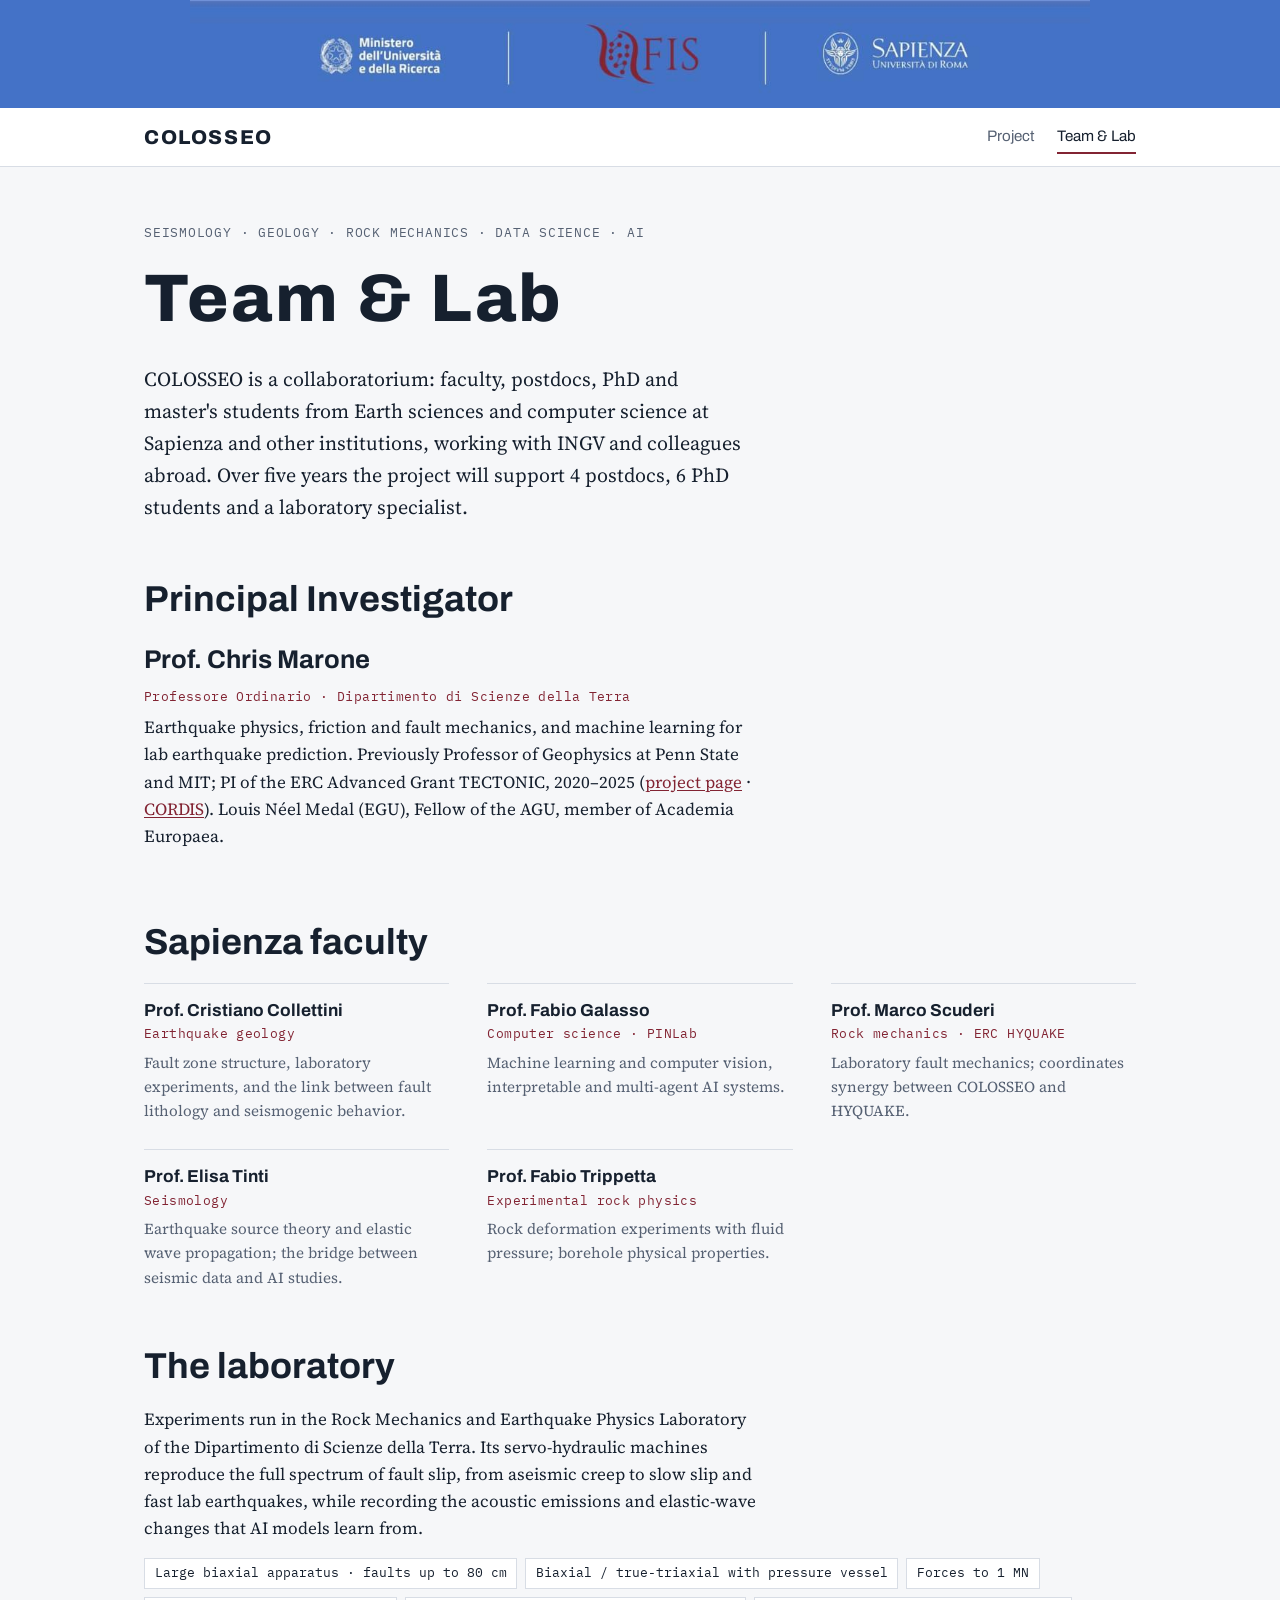
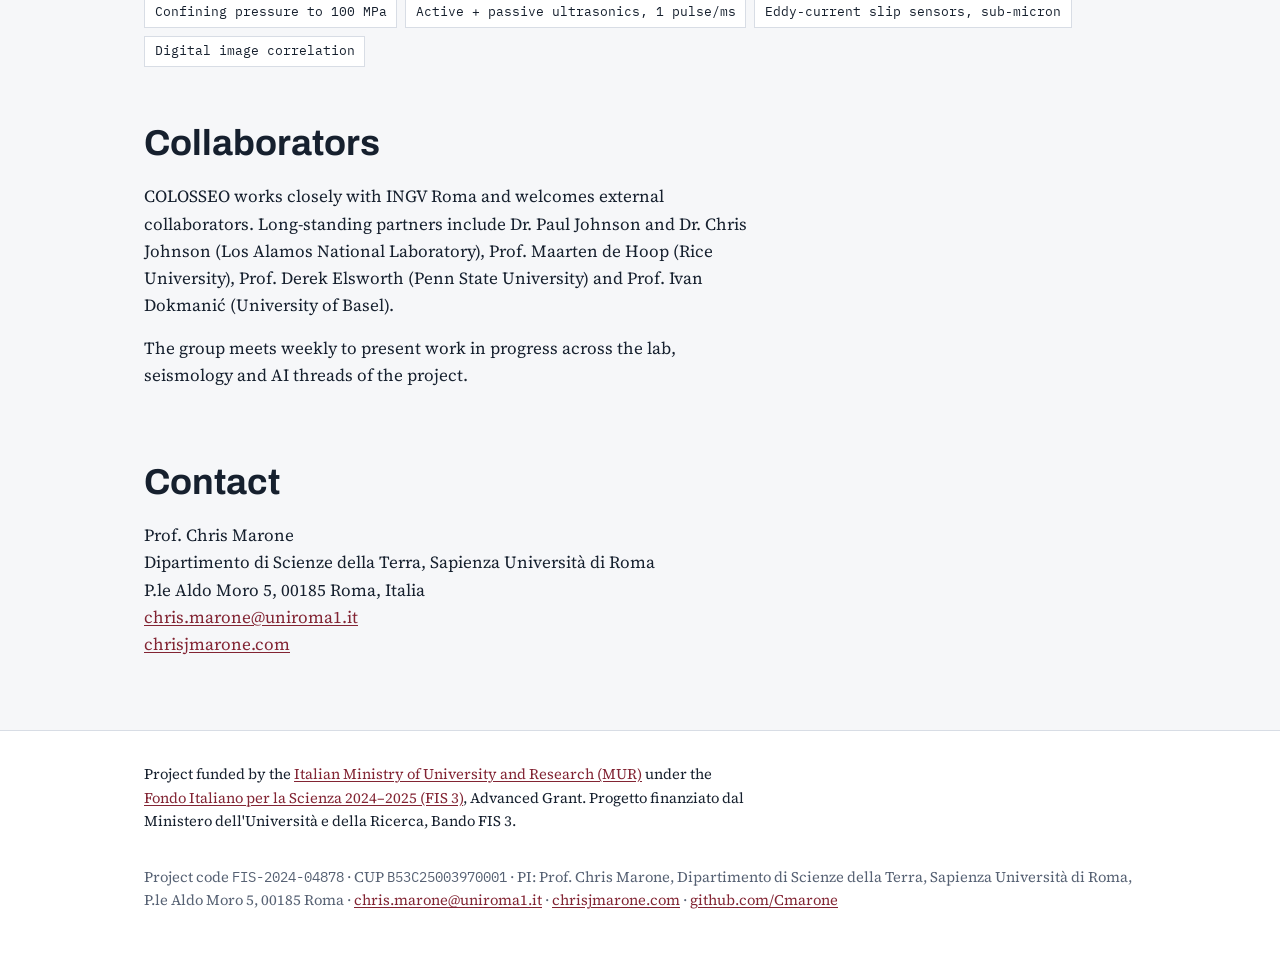
==== team.html @ 440b7933 "COLOSSEO project website (FIS 3 Advanced Grant) Co-Authored-By: Claude Opus 5.5 <noreply@anthropic.c" ====
<!doctype html>
<html lang="en">
<head>
<meta charset="utf-8">
<meta name="viewport" content="width=device-width, initial-scale=1, viewport-fit=cover">
<title>COLOSSEO Team</title>
<meta name="claude:viewport-fit-sides" content="cover">
<meta name="description" content="People, laboratory and collaborators of the COLOSSEO project at Sapienza Università di Roma.">
<link rel="preconnect" href="https://fonts.googleapis.com">
<link rel="preconnect" href="https://fonts.gstatic.com" crossorigin>
<link rel="stylesheet" href="https://fonts.googleapis.com/css2?family=Archivo:wght@400;600;700;800&family=IBM+Plex+Mono:wght@400;500&family=Source+Serif+4:ital,opsz,wght@0,8..60,400;0,8..60,600;1,8..60,400&display=swap">
<link rel="stylesheet" href="styles.css">
</head>
<body>

<div class="fis-strip"><img src="img/logo-firma-fis.jpg" alt="Ministero dell'Università e della Ricerca · Fondo Italiano per la Scienza · Sapienza Università di Roma" width="1240" height="149"></div>

<header class="site-head">
  <div class="wrap">
    <a class="brand" href="index.html">COLOSSEO</a>
    <nav class="nav" aria-label="Main">
      <a href="index.html">Project</a>
      <a href="team.html" aria-current="page">Team &amp; Lab</a>
    </nav>
  </div>
</header>

<main>
  <div class="hero wrap">
    <p class="eyebrow">Seismology · Geology · Rock mechanics · Data science · AI</p>
    <h1 class="section-title" style="font-size: var(--s4)">Team &amp; Lab</h1>
    <p class="lede">COLOSSEO is a collaboratorium: faculty, postdocs, PhD and master's students from Earth sciences and computer science at Sapienza and other institutions, working with INGV and colleagues abroad. Over five years the project will support 4 postdocs, 6 PhD students and a laboratory specialist.</p>
  </div>

  <section class="wrap" id="pi">
    <h2>Principal Investigator</h2>
    <div class="pi">
      <span class="name">Prof. Chris Marone</span>
      <span class="role">Professore Ordinario · Dipartimento di Scienze della Terra</span>
      <p>Earthquake physics, friction and fault mechanics, and machine learning for lab earthquake prediction. Previously Professor of Geophysics at Penn State and MIT; PI of the ERC Advanced Grant TECTONIC, 2020–2025 (<a href="https://www.chrisjmarone.com/tectonic-erc">project page</a> · <a href="https://cordis.europa.eu/project/id/835012">CORDIS</a>). Louis Néel Medal (EGU), Fellow of the AGU, member of Academia Europaea.</p>
    </div>
  </section>

  <section class="wrap" id="faculty">
    <h2>Sapienza faculty</h2>
    <ul class="people">
      <li><div class="name">Prof. Cristiano Collettini</div><div class="role">Earthquake geology</div><p>Fault zone structure, laboratory experiments, and the link between fault lithology and seismogenic behavior.</p></li>
      <li><div class="name">Prof. Fabio Galasso</div><div class="role">Computer science · PINLab</div><p>Machine learning and computer vision, interpretable and multi-agent AI systems.</p></li>
      <li><div class="name">Prof. Marco Scuderi</div><div class="role">Rock mechanics · ERC HYQUAKE</div><p>Laboratory fault mechanics; coordinates synergy between COLOSSEO and HYQUAKE.</p></li>
      <li><div class="name">Prof. Elisa Tinti</div><div class="role">Seismology</div><p>Earthquake source theory and elastic wave propagation; the bridge between seismic data and AI studies.</p></li>
      <li><div class="name">Prof. Fabio Trippetta</div><div class="role">Experimental rock physics</div><p>Rock deformation experiments with fluid pressure; borehole physical properties.</p></li>
    </ul>
  </section>


  <section class="wrap" id="lab">
    <h2>The laboratory</h2>
    <div class="prose">
      <p>Experiments run in the Rock Mechanics and Earthquake Physics Laboratory of the Dipartimento di Scienze della Terra. Its servo-hydraulic machines reproduce the full spectrum of fault slip, from aseismic creep to slow slip and fast lab earthquakes, while recording the acoustic emissions and elastic-wave changes that AI models learn from.</p>
    </div>
    <ul class="tags">
      <li>Large biaxial apparatus · faults up to 80 cm</li>
      <li>Biaxial / true-triaxial with pressure vessel</li>
      <li>Forces to 1 MN</li>
      <li>Confining pressure to 100 MPa</li>
      <li>Active + passive ultrasonics, 1 pulse/ms</li>
      <li>Eddy-current slip sensors, sub-micron</li>
      <li>Digital image correlation</li>
    </ul>
  </section>

  <section class="wrap" id="collaborators">
    <h2>Collaborators</h2>
    <div class="prose">
      <p>COLOSSEO works closely with INGV Roma and welcomes external collaborators. Long-standing partners include Dr. Paul Johnson and Dr. Chris Johnson (Los Alamos National Laboratory), Prof. Maarten de Hoop (Rice University), Prof. Derek Elsworth (Penn State University) and Prof. Ivan Dokmanić (University of Basel).</p>
      <p>The group meets weekly to present work in progress across the lab, seismology and AI threads of the project.</p>
    </div>
  </section>

  <section class="wrap" id="contact">
    <h2>Contact</h2>
    <div class="prose">
      <p>Prof. Chris Marone<br>Dipartimento di Scienze della Terra, Sapienza Università di Roma<br>P.le Aldo Moro 5, 00185 Roma, Italia<br><a href="mailto:chris.marone@uniroma1.it">chris.marone@uniroma1.it</a><br><a href="https://www.chrisjmarone.com">chrisjmarone.com</a></p>
    </div>
  </section>
</main>

<footer class="site-foot">
  <div class="wrap">
    <p class="ack">Project funded by the <a href="https://www.mur.gov.it">Italian Ministry of University and Research (MUR)</a> under the <a href="https://www.mur.gov.it/it/aree-tematiche/ricerca/programmi-di-finanziamento/fis">Fondo Italiano per la Scienza 2024–2025 (FIS 3)</a>, Advanced Grant. Progetto finanziato dal Ministero dell'Università e della Ricerca, Bando FIS 3.</p>
    <p>Project code <code>FIS-2024-04878</code> · CUP <code>B53C25003970001</code> · PI: Prof. Chris Marone, Dipartimento di Scienze della Terra, Sapienza Università di Roma, P.le Aldo Moro 5, 00185 Roma · <a href="mailto:chris.marone@uniroma1.it">chris.marone@uniroma1.it</a> · <a href="https://www.chrisjmarone.com">chrisjmarone.com</a> · <a href="https://github.com/Cmarone">github.com/Cmarone</a></p>
  </div>
</footer>

</body>
</html>
---- styles.css ----
/* Layout: single reading column (~68ch) with full-bleed bands; a stick-slip
   stress trace runs under the hero as the site's one signature graphic. */
:root {
  --paper: #f6f7f9;        /* cool granite white */
  --surface: #ffffff;
  --ink: #16202e;          /* basalt navy */
  --muted: #566173;
  --rule: #d8dde5;
  --accent: #822433;       /* Sapienza red */
  --accent-soft: #f3e6e8;
  --trace: #822433;
  --fis-blue: #4472c7;     /* matches MUR/FIS logo strip */
  --plate: #ffffff;
  --sapienza: #822433;   /* fixed brand red, same in both themes */
  --on-sapienza: #ffffff;        /* figures always sit on white */

  --f-display: "Archivo", "Helvetica Neue", Arial, sans-serif;
  --f-body: "Source Serif 4", Georgia, "Times New Roman", serif;
  --f-mono: "IBM Plex Mono", ui-monospace, Menlo, monospace;

  --s-1: 0.8125rem; --s0: 1.0625rem; --s1: 1.25rem; --s2: 1.6rem; --s3: 2.25rem; --s4: clamp(2.6rem, 6vw, 4.2rem);
  color-scheme: light;
}
@media (prefers-color-scheme: dark) {
  :root:not([data-theme="light"]) {
    --paper: #10151d; --surface: #171e29; --ink: #e6e9ee; --muted: #9aa4b3;
    --rule: #2a3442; --accent: #e07a88; --accent-soft: #2a1a20; --trace: #e07a88;
    color-scheme: dark;
  }
}
:root[data-theme="dark"] {
  --paper: #10151d; --surface: #171e29; --ink: #e6e9ee; --muted: #9aa4b3;
  --rule: #2a3442; --accent: #e07a88; --accent-soft: #2a1a20; --trace: #e07a88;
  color-scheme: dark;
}

* { box-sizing: border-box; }
html { -webkit-text-size-adjust: 100%; }
body {
  margin: 0; background: var(--paper); color: var(--ink);
  font-family: var(--f-body); font-size: var(--s0); line-height: 1.6;
}
img { max-width: 100%; height: auto; display: block; }
a { color: var(--accent); text-underline-offset: 2px; }
a:focus-visible { outline: 2px solid var(--accent); outline-offset: 3px; border-radius: 2px; }

.wrap {
  max-width: 64rem; margin: 0 auto;
  padding-left: max(16px, env(safe-area-inset-left, 0px));
  padding-right: max(16px, env(safe-area-inset-right, 0px));
}
.prose { max-width: 68ch; }

/* Funding strip (required on every page by FIS-3 communication guidelines) */
.fis-strip { background: var(--fis-blue); }
.fis-strip img { margin: 0 auto; width: 100%; max-width: 900px; }

/* Header / nav */
.site-head { border-bottom: 1px solid var(--rule); background: var(--surface); }
.site-head .wrap { display: flex; align-items: center; justify-content: space-between; gap: 1rem; flex-wrap: wrap; padding-block: 0.8rem; }
.brand { font-family: var(--f-display); font-weight: 800; letter-spacing: 0.08em; font-size: var(--s1); color: var(--ink); text-decoration: none; }
.nav { display: flex; gap: 1.4rem; font-family: var(--f-display); font-size: 0.95rem; }
.nav a { color: var(--muted); text-decoration: none; padding-block: 0.2rem; border-bottom: 2px solid transparent; }
.nav a:hover { color: var(--ink); }
.nav a[aria-current="page"] { color: var(--ink); border-bottom-color: var(--accent); }

/* Hero */
.hero { padding-block: 3.5rem 0; }
.eyebrow { font-family: var(--f-mono); font-size: var(--s-1); letter-spacing: 0.06em; text-transform: uppercase; color: var(--muted); margin: 0 0 1rem; }
h1, h2, h3 { font-family: var(--f-display); line-height: 1.15; text-wrap: balance; margin: 0; }
.hero h1 { font-size: var(--s4); font-weight: 800; letter-spacing: 0.04em; }
.expansion { font-family: var(--f-display); font-size: var(--s1); font-weight: 400; color: var(--muted); max-width: 40ch; margin: 0.6rem 0 0; line-height: 1.4; }
.expansion b { color: var(--accent); font-weight: 700; }
.lede { font-size: var(--s1); max-width: 60ch; margin: 1.6rem 0 0; }

.trace { margin-top: 2.5rem; height: 90px; width: 100%; display: block; }
.trace path { fill: none; stroke: var(--trace); stroke-width: 1.6; stroke-linejoin: round; }
.trace .base { stroke: var(--rule); stroke-width: 1; }
.trace text { fill: var(--muted); font-family: var(--f-mono); font-size: 11px; }

/* Facts */
.facts { display: grid; grid-template-columns: repeat(auto-fit, minmax(11rem, 1fr)); gap: 0; border-top: 1px solid var(--rule); border-bottom: 1px solid var(--rule); margin: 0; }
.facts div { padding: 1rem 1rem 1rem 0; min-width: 0; }
.facts dt { font-family: var(--f-mono); font-size: var(--s-1); text-transform: uppercase; letter-spacing: 0.06em; color: var(--muted); }
.facts dd { margin: 0.2rem 0 0; font-family: var(--f-display); font-weight: 600; }

/* Sections */
section { padding-block: 3.5rem 0; }
section > h2, .section-title { font-size: var(--s3); font-weight: 700; margin-bottom: 1.2rem; }
h3 { font-size: var(--s1); font-weight: 700; }
p { margin: 0 0 1rem; }

/* Milestones */
.milestones { list-style: none; padding: 0; margin: 1.5rem 0 0; display: grid; grid-template-columns: repeat(auto-fit, minmax(18rem, 1fr)); gap: 1.6rem 2.4rem; }
.milestones li { display: grid; grid-template-columns: 2.4rem 1fr; gap: 0 0.6rem; min-width: 0; }
.milestones .n { font-family: var(--f-mono); color: var(--accent); font-size: var(--s1); line-height: 1.3; }
.milestones h3 { font-size: 1.05rem; margin-bottom: 0.3rem; }
.milestones p { font-size: 0.95rem; color: var(--muted); margin: 0; }

/* Figures */
.fig-grid { display: grid; grid-template-columns: repeat(auto-fit, minmax(min(100%, 26rem), 1fr)); gap: 2.4rem; margin-top: 1.5rem; }
figure { margin: 0; min-width: 0; }
figure .plate { background: var(--plate); padding: 0.75rem; border: 1px solid var(--rule); }
figcaption { font-size: 0.92rem; color: var(--muted); margin-top: 0.7rem; }
figcaption b { color: var(--ink); font-family: var(--f-display); }

/* Callout */
.callout { background: var(--accent-soft); padding: 1.6rem; margin-top: 1.5rem; max-width: 68ch; }
.callout h3 { margin-bottom: 0.5rem; color: var(--accent); }
.callout p:last-child { margin: 0; }

/* People */
.people { list-style: none; padding: 0; margin: 1.2rem 0 0; display: grid; grid-template-columns: repeat(auto-fit, minmax(min(100%, 19rem), 1fr)); gap: 1.6rem 2.4rem; }
.people li { border-top: 1px solid var(--rule); padding-top: 0.8rem; min-width: 0; }
.people .name { font-family: var(--f-display); font-weight: 700; font-size: 1.08rem; }
.role { font-family: var(--f-mono); font-size: var(--s-1); color: var(--accent); letter-spacing: 0.03em; }
.people p { font-size: 0.95rem; color: var(--muted); margin: 0.35rem 0 0; }
.pi { display: grid; grid-template-columns: 1fr; gap: 0.4rem; max-width: 68ch; }
.pi .name { font-family: var(--f-display); font-size: var(--s2); font-weight: 700; }

.tags { list-style: none; padding: 0; margin: 1rem 0 0; display: flex; flex-wrap: wrap; gap: 0.5rem; }
.tags li { font-family: var(--f-mono); font-size: var(--s-1); border: 1px solid var(--rule); padding: 0.25rem 0.6rem; background: var(--surface); }

/* Footer */
.site-foot { margin-top: 4.5rem; border-top: 1px solid var(--rule); background: var(--surface); }
.site-foot .wrap { padding-block: 2rem 2.5rem; display: grid; gap: 1rem; font-size: 0.92rem; color: var(--muted); }
.site-foot .ack { color: var(--ink); max-width: 75ch; }
.site-foot code { font-family: var(--f-mono); font-size: 0.85rem; }

@media (max-width: 560px) {
  .hero { padding-block: 2.2rem 0; }
  section { padding-block: 2.6rem 0; }
  .trace { height: 70px; }
}
@media (prefers-reduced-motion: no-preference) {
  .trace path.signal { stroke-dasharray: 3000; stroke-dashoffset: 0; animation: draw 2.4s ease-out 1 both; }
  @keyframes draw { from { stroke-dashoffset: 3000; } to { stroke-dashoffset: 0; } }
}

/* Title box in Sapienza red */
.title-box { background: var(--sapienza); color: var(--on-sapienza); padding: clamp(1.4rem, 4vw, 2.4rem); display: grid; gap: 0.6rem; max-width: 46rem; }
.title-box h1 { color: var(--on-sapienza); }
.title-box .expansion { color: color-mix(in srgb, var(--on-sapienza) 78%, transparent); margin: 0; }
.title-box .expansion b { color: var(--on-sapienza); }
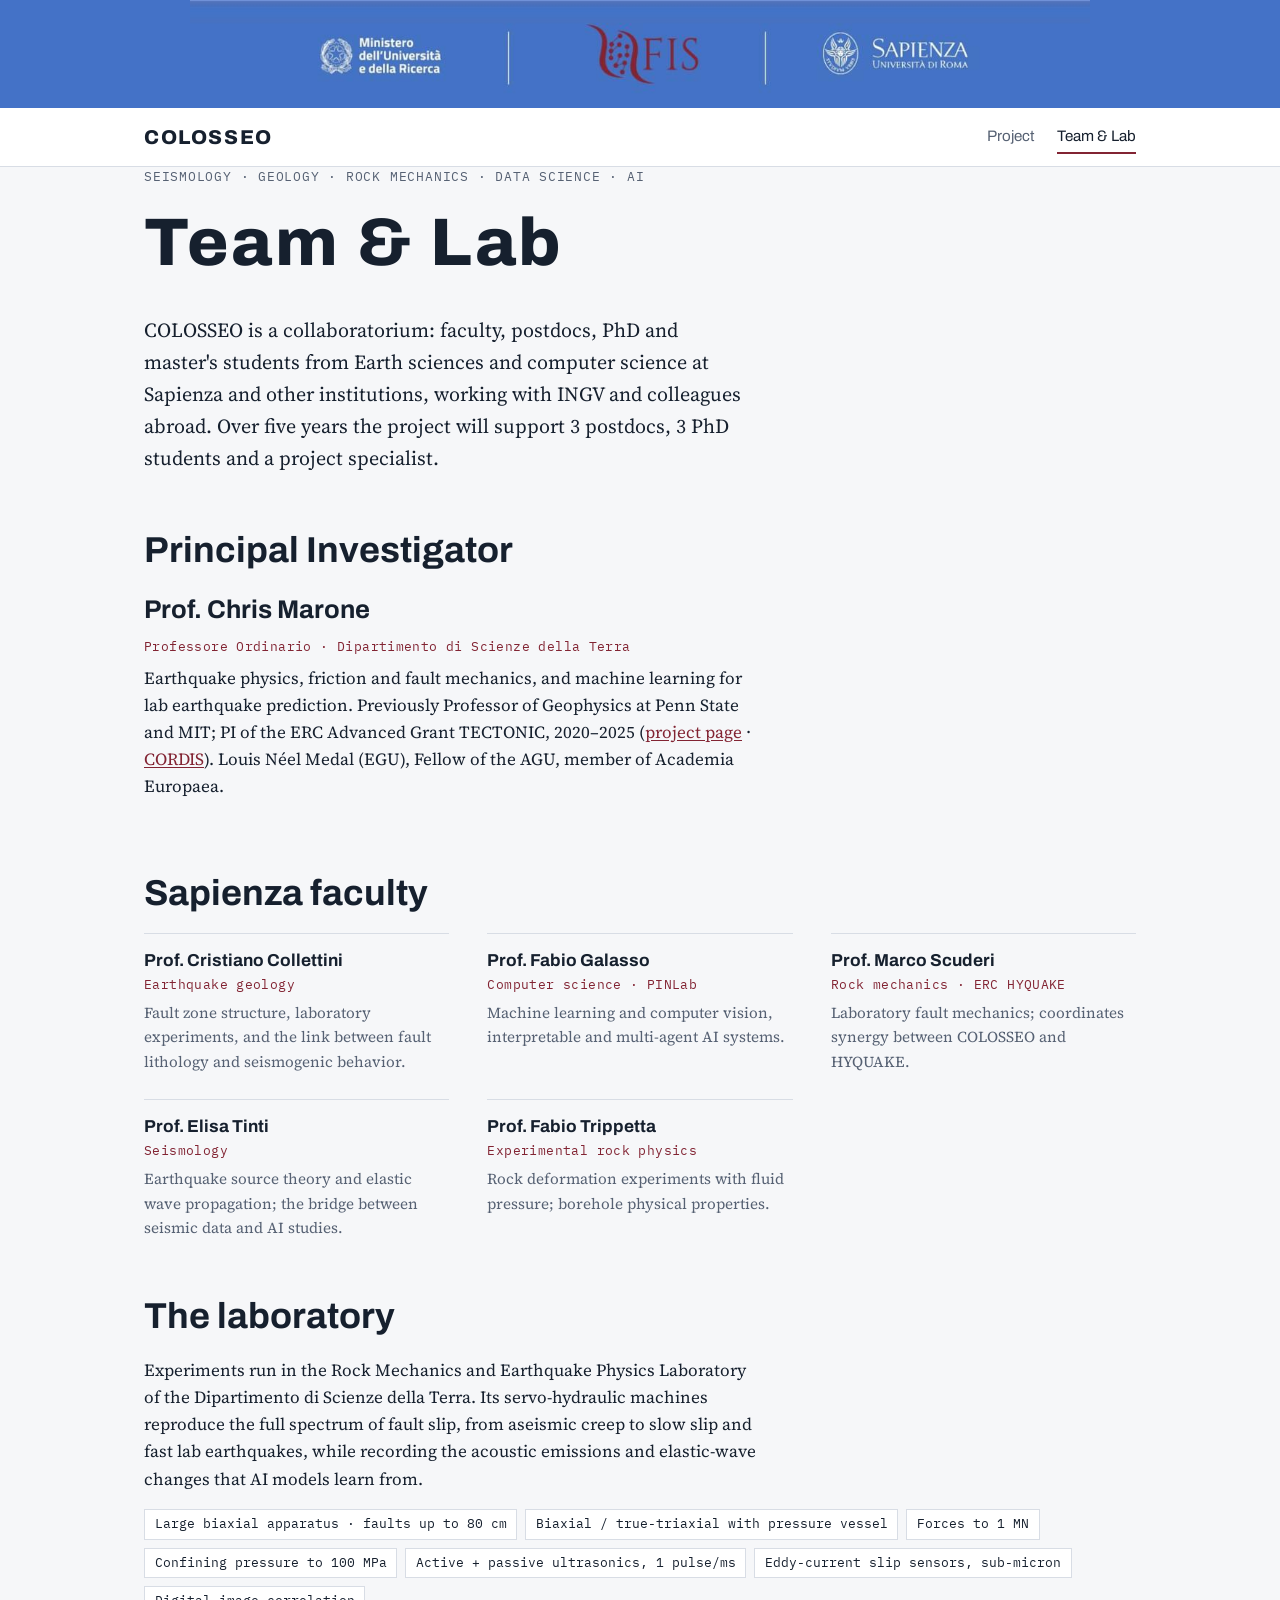
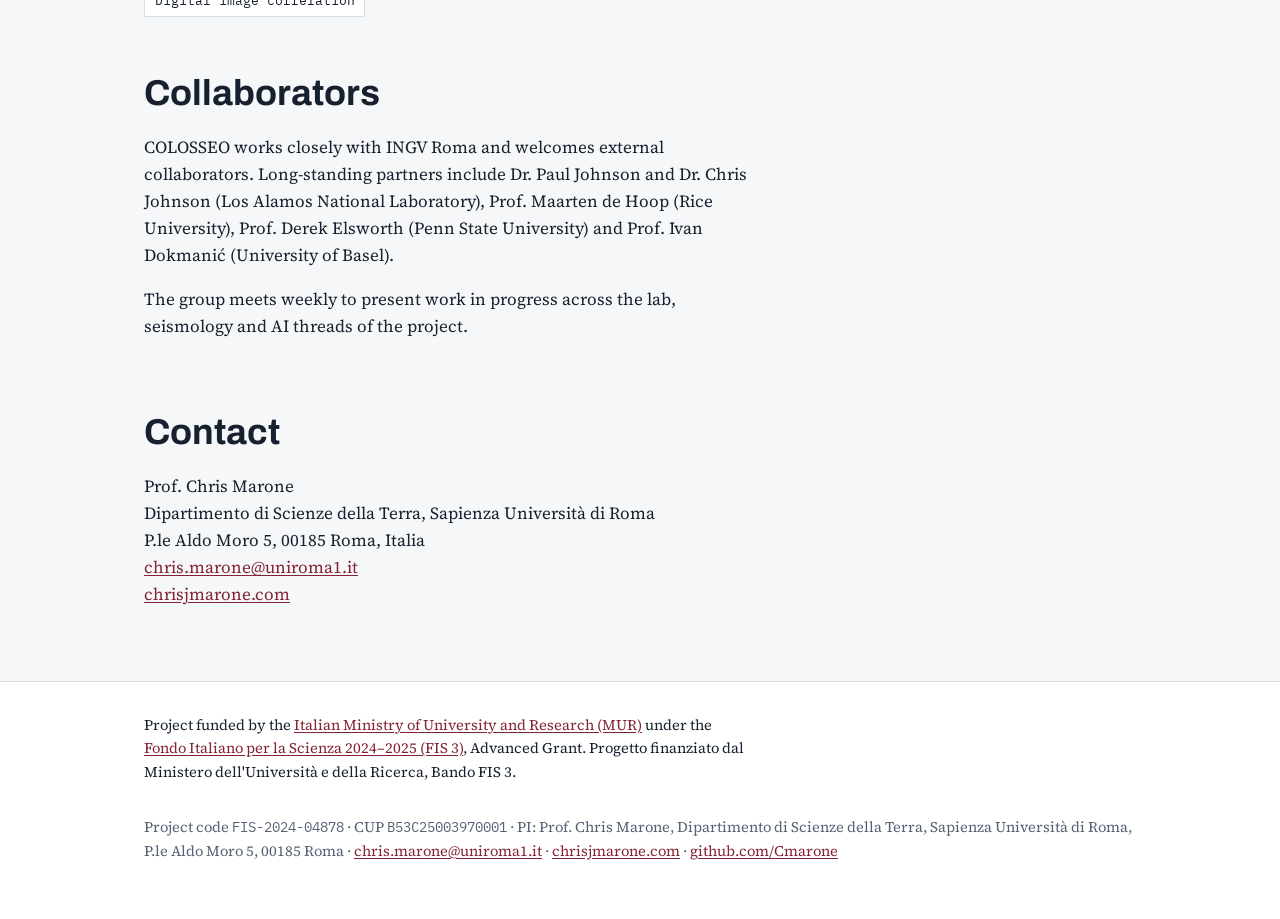
==== commit 8f897ee6: "Team page: 3 postdocs, 3 PhD students, project specialist Co-Authored-By: Claude Opus 5.5 <noreply@a" ====
--- a/team.html
+++ b/team.html
@@ -29,7 +29,7 @@
   <div class="hero wrap">
     <p class="eyebrow">Seismology · Geology · Rock mechanics · Data science · AI</p>
     <h1 class="section-title" style="font-size: var(--s4)">Team &amp; Lab</h1>
-    <p class="lede">COLOSSEO is a collaboratorium: faculty, postdocs, PhD and master's students from Earth sciences and computer science at Sapienza and other institutions, working with INGV and colleagues abroad. Over five years the project will support 4 postdocs, 6 PhD students and a laboratory specialist.</p>
+    <p class="lede">COLOSSEO is a collaboratorium: faculty, postdocs, PhD and master's students from Earth sciences and computer science at Sapienza and other institutions, working with INGV and colleagues abroad. Over five years the project will support 3 postdocs, 3 PhD students and a project specialist.</p>
   </div>
 
   <section class="wrap" id="pi">
--- a/styles.css
+++ b/styles.css
@@ -142,3 +142,22 @@
 .title-box h1 { color: var(--on-sapienza); }
 .title-box .expansion { color: color-mix(in srgb, var(--on-sapienza) 78%, transparent); margin: 0; }
 .title-box .expansion b { color: var(--on-sapienza); }
+
+/* Title band: red box at 90% of page width, text left, Colosseum photo right */
+.hero-band { padding-top: 2.5rem; }
+.title-box { width: 90%; max-width: none; margin: 0 auto; padding: 0; gap: 0; grid-template-columns: minmax(0, 1fr) minmax(0, 46%); }
+.title-text { padding: clamp(1.4rem, 3.5vw, 2.6rem); display: flex; flex-direction: column; gap: 1.5rem; min-width: 0; }
+.title-main { display: grid; gap: 0.6rem; margin-block: auto; }
+.motto { margin: 0; padding-top: 1rem; border-top: 1px solid color-mix(in srgb, var(--on-sapienza) 30%, transparent); font-size: 0.98rem; line-height: 1.5; color: color-mix(in srgb, var(--on-sapienza) 88%, transparent); }
+.motto em { color: var(--on-sapienza); }
+.title-text .eyebrow { color: color-mix(in srgb, var(--on-sapienza) 75%, transparent); margin: 0 0 0.2rem; }
+.title-box h1 { font-size: var(--s4); font-weight: 800; letter-spacing: 0.04em; }
+.title-photo { position: relative; aspect-ratio: 1200 / 1073; min-height: 100%; }
+.title-photo img { position: absolute; inset: 0; width: 100%; height: 100%; max-width: none; object-fit: cover; object-position: 50% 50%; }
+.hero { padding-block: 0; }
+.hero .lede { margin-top: 2rem; }
+@media (max-width: 700px) {
+  .hero-band { padding-top: 1.25rem; }
+  .title-box { width: auto; margin-inline: max(16px, env(safe-area-inset-left, 0px)) max(16px, env(safe-area-inset-right, 0px)); grid-template-columns: 1fr; }
+  .title-photo { order: -1; }
+}
